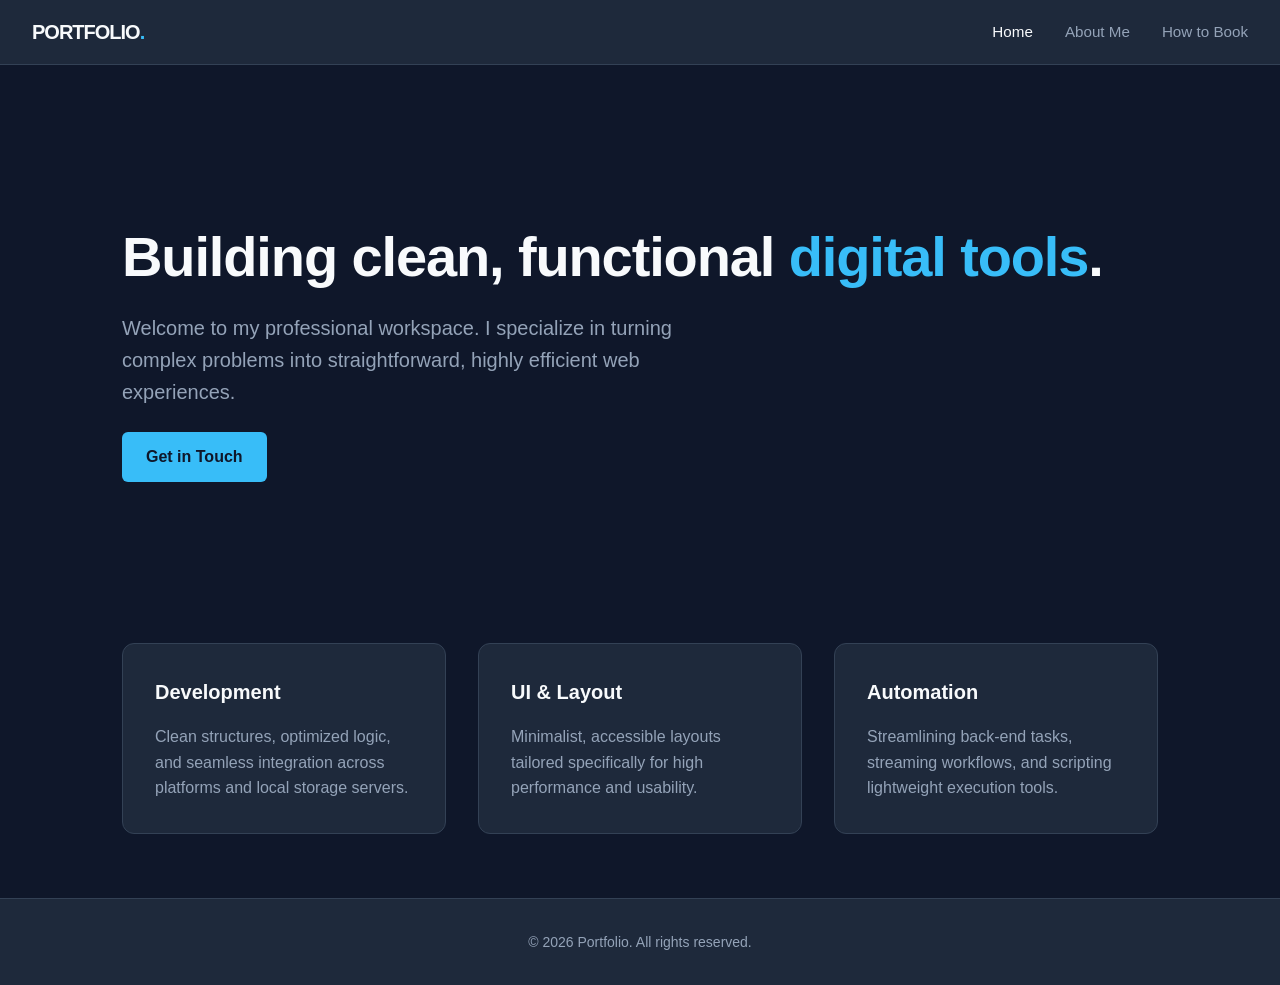
==== index.html @ 2dea9357 "Revamp index.html with new layout and styles" ====
<!DOCTYPE html>
<html lang="en">
<head>
    <meta charset="UTF-8">
    <meta name="viewport" content="width=device-width, initial-scale=1.0">
    <title>Professional Portfolio | Home</title>
    <style>
        :root {
            --bg-primary: #0f172a;
            --bg-secondary: #1e293b;
            --accent: #38bdf8;
            --text-main: #f8fafc;
            --text-muted: #94a3b8;
        }

        * {
            box-sizing: border-box;
            margin: 0;
            padding: 0;
            font-family: -apple-system, BlinkMacSystemFont, "Segoe UI", Roboto, Helvetica, Arial, sans-serif;
        }

        body {
            background-color: var(--bg-primary);
            color: var(--text-main);
            line-height: 1.6;
            display: flex;
            flex-direction: column;
            min-height: 100vh;
        }

        /* Navigation */
        nav {
            background-color: var(--bg-secondary);
            padding: 1rem 2rem;
            display: flex;
            justify-content: space-between;
            align-items: center;
            border-bottom: 1px solid #334155;
            position: sticky;
            top: 0;
            z-index: 100;
        }

        .logo {
            font-size: 1.25rem;
            font-weight: 700;
            letter-spacing: -0.05em;
        }

        .logo span {
            color: var(--accent);
        }

        .nav-links {
            display: flex;
            list-style: none;
            gap: 2rem;
        }

        .nav-links a {
            color: var(--text-muted);
            text-decoration: none;
            font-size: 0.95rem;
            font-weight: 500;
            transition: color 0.2s ease;
        }

        .nav-links a:hover, .nav-links a.active {
            color: var(--text-main);
        }

        /* Main Content Container */
        main {
            flex: 1;
            max-width: 1100px;
            width: 100%;
            margin: 0 auto;
            padding: 4rem 2rem;
        }

        /* Hero Section */
        .hero {
            display: flex;
            flex-direction: column;
            justify-content: center;
            align-items: flex-start;
            min-height: 50vh;
            gap: 1.5rem;
        }

        .hero h1 {
            font-size: 3.5rem;
            font-weight: 800;
            line-height: 1.1;
            letter-spacing: -0.02em;
        }

        .hero h1 span {
            color: var(--accent);
        }

        .hero p {
            font-size: 1.25rem;
            color: var(--text-muted);
            max-width: 600px;
        }

        /* Buttons */
        .btn {
            display: inline-block;
            background-color: var(--accent);
            color: #0f172a;
            padding: 0.75rem 1.5rem;
            border-radius: 6px;
            text-decoration: none;
            font-weight: 600;
            transition: transform 0.2s ease, opacity 0.2s ease;
        }

        .btn:hover {
            transform: translateY(-2px);
            opacity: 0.9;
        }

        /* Content Sections */
        .grid {
            display: grid;
            grid-template-columns: repeat(auto-fit, minmax(300px, 1fr));
            gap: 2rem;
            margin-top: 4rem;
        }

        .card {
            background-color: var(--bg-secondary);
            padding: 2rem;
            border-radius: 12px;
            border: 1px solid #334155;
        }

        .card h3 {
            margin-bottom: 1rem;
            font-size: 1.25rem;
        }

        .card p {
            color: var(--text-muted);
        }

        /* Footer */
        footer {
            text-align: center;
            padding: 2rem;
            color: var(--text-muted);
            font-size: 0.875rem;
            border-top: 1px solid #334155;
            background-color: var(--bg-secondary);
        }

        /* Form Styling (Used in Book page) */
        .form-group {
            margin-bottom: 1.5rem;
        }

        .form-group label {
            display: block;
            margin-bottom: 0.5rem;
            font-size: 0.9rem;
            font-weight: 500;
            color: var(--text-muted);
        }

        .form-group input, .form-group textarea, .form-group select {
            width: 100%;
            padding: 0.75rem;
            background-color: var(--bg-primary);
            border: 1px solid #334155;
            border-radius: 6px;
            color: var(--text-main);
            font-size: 1rem;
        }

        .form-group input:focus, .form-group textarea:focus, .form-group select:focus {
            outline: none;
            border-color: var(--accent);
        }

        @media (max-width: 768px) {
            .hero h1 { font-size: 2.5rem; }
            nav { flex-direction: column; gap: 1rem; text-align: center; }
        }
    </style>
</head>
<body>

    <nav>
        <div class="logo">PORTFOLIO<span>.</span></div>
        <ul class="nav-links">
            <li><a href="index.html" class="active">Home</a></li>
            <li><a href="about.html">About Me</a></li>
            <li><a href="book.html">How to Book</a></li>
        </ul>
    </nav>

    <main>
        <section class="hero">
            <h1>Building clean, functional <span>digital tools</span>.</h1>
            <p>Welcome to my professional workspace. I specialize in turning complex problems into straightforward, highly efficient web experiences.</p>
            <a href="book.html" class="btn">Get in Touch</a>
        </section>

        <section class="grid">
            <div class="card">
                <h3>Development</h3>
                <p>Clean structures, optimized logic, and seamless integration across platforms and local storage servers.</p>
            </div>
            <div class="card">
                <h3>UI & Layout</h3>
                <p>Minimalist, accessible layouts tailored specifically for high performance and usability.</p>
            </div>
            <div class="card">
                <h3>Automation</h3>
                <p>Streamlining back-end tasks, streaming workflows, and scripting lightweight execution tools.</p>
            </div>
        </section>
    </main>

    <footer>
        <p>&copy; 2026 Portfolio. All rights reserved.</p>
    </footer>

</body>
</html>
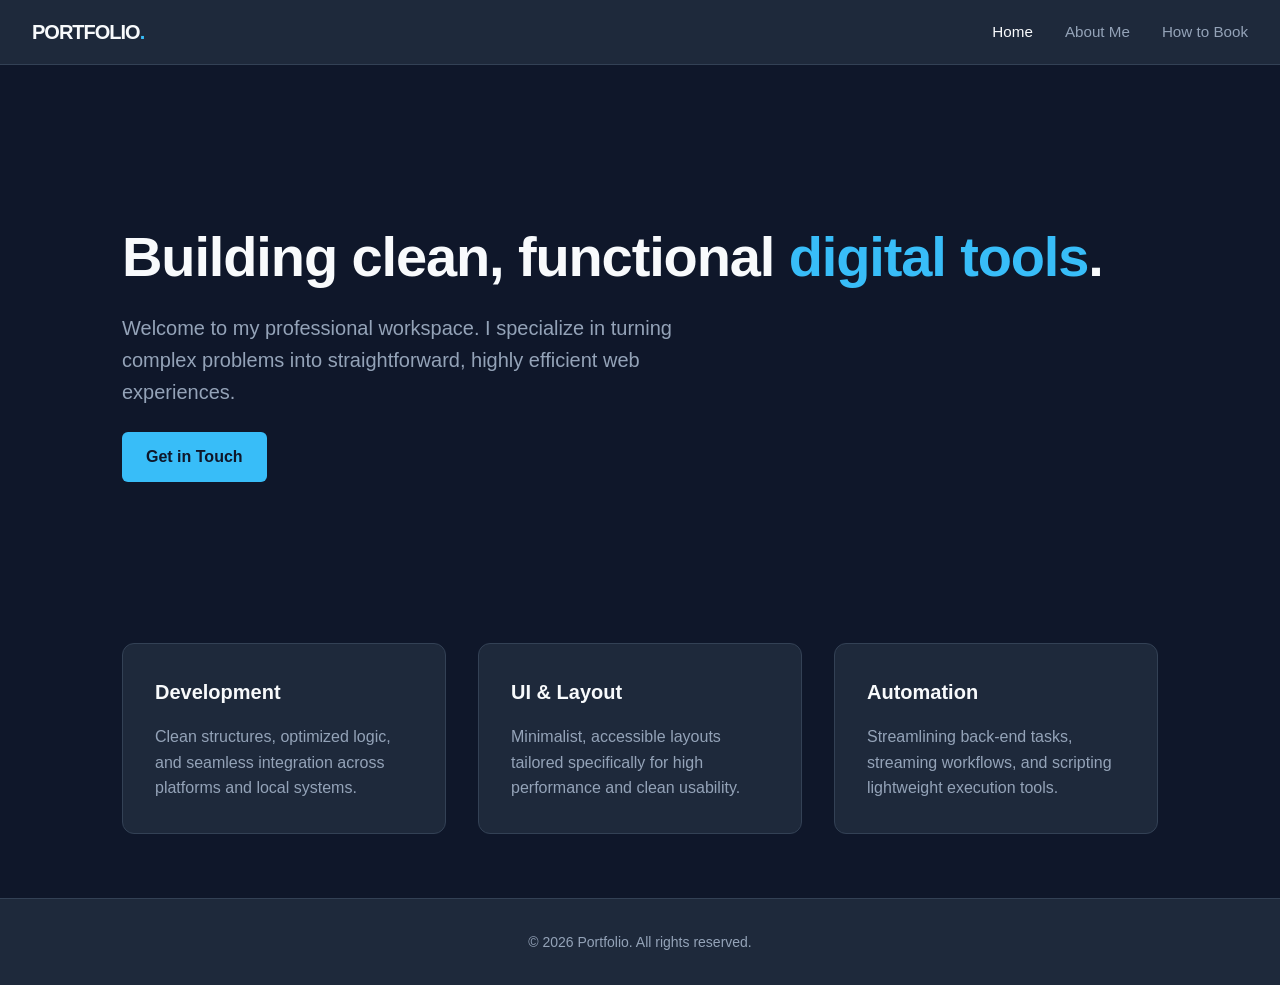
==== commit 2d1149d5: "did something Removed internal CSS styles and linked external stylesheet." ====
--- a/index.html
+++ b/index.html
@@ -4,192 +4,7 @@
     <meta charset="UTF-8">
     <meta name="viewport" content="width=device-width, initial-scale=1.0">
     <title>Professional Portfolio | Home</title>
-    <style>
-        :root {
-            --bg-primary: #0f172a;
-            --bg-secondary: #1e293b;
-            --accent: #38bdf8;
-            --text-main: #f8fafc;
-            --text-muted: #94a3b8;
-        }
-
-        * {
-            box-sizing: border-box;
-            margin: 0;
-            padding: 0;
-            font-family: -apple-system, BlinkMacSystemFont, "Segoe UI", Roboto, Helvetica, Arial, sans-serif;
-        }
-
-        body {
-            background-color: var(--bg-primary);
-            color: var(--text-main);
-            line-height: 1.6;
-            display: flex;
-            flex-direction: column;
-            min-height: 100vh;
-        }
-
-        /* Navigation */
-        nav {
-            background-color: var(--bg-secondary);
-            padding: 1rem 2rem;
-            display: flex;
-            justify-content: space-between;
-            align-items: center;
-            border-bottom: 1px solid #334155;
-            position: sticky;
-            top: 0;
-            z-index: 100;
-        }
-
-        .logo {
-            font-size: 1.25rem;
-            font-weight: 700;
-            letter-spacing: -0.05em;
-        }
-
-        .logo span {
-            color: var(--accent);
-        }
-
-        .nav-links {
-            display: flex;
-            list-style: none;
-            gap: 2rem;
-        }
-
-        .nav-links a {
-            color: var(--text-muted);
-            text-decoration: none;
-            font-size: 0.95rem;
-            font-weight: 500;
-            transition: color 0.2s ease;
-        }
-
-        .nav-links a:hover, .nav-links a.active {
-            color: var(--text-main);
-        }
-
-        /* Main Content Container */
-        main {
-            flex: 1;
-            max-width: 1100px;
-            width: 100%;
-            margin: 0 auto;
-            padding: 4rem 2rem;
-        }
-
-        /* Hero Section */
-        .hero {
-            display: flex;
-            flex-direction: column;
-            justify-content: center;
-            align-items: flex-start;
-            min-height: 50vh;
-            gap: 1.5rem;
-        }
-
-        .hero h1 {
-            font-size: 3.5rem;
-            font-weight: 800;
-            line-height: 1.1;
-            letter-spacing: -0.02em;
-        }
-
-        .hero h1 span {
-            color: var(--accent);
-        }
-
-        .hero p {
-            font-size: 1.25rem;
-            color: var(--text-muted);
-            max-width: 600px;
-        }
-
-        /* Buttons */
-        .btn {
-            display: inline-block;
-            background-color: var(--accent);
-            color: #0f172a;
-            padding: 0.75rem 1.5rem;
-            border-radius: 6px;
-            text-decoration: none;
-            font-weight: 600;
-            transition: transform 0.2s ease, opacity 0.2s ease;
-        }
-
-        .btn:hover {
-            transform: translateY(-2px);
-            opacity: 0.9;
-        }
-
-        /* Content Sections */
-        .grid {
-            display: grid;
-            grid-template-columns: repeat(auto-fit, minmax(300px, 1fr));
-            gap: 2rem;
-            margin-top: 4rem;
-        }
-
-        .card {
-            background-color: var(--bg-secondary);
-            padding: 2rem;
-            border-radius: 12px;
-            border: 1px solid #334155;
-        }
-
-        .card h3 {
-            margin-bottom: 1rem;
-            font-size: 1.25rem;
-        }
-
-        .card p {
-            color: var(--text-muted);
-        }
-
-        /* Footer */
-        footer {
-            text-align: center;
-            padding: 2rem;
-            color: var(--text-muted);
-            font-size: 0.875rem;
-            border-top: 1px solid #334155;
-            background-color: var(--bg-secondary);
-        }
-
-        /* Form Styling (Used in Book page) */
-        .form-group {
-            margin-bottom: 1.5rem;
-        }
-
-        .form-group label {
-            display: block;
-            margin-bottom: 0.5rem;
-            font-size: 0.9rem;
-            font-weight: 500;
-            color: var(--text-muted);
-        }
-
-        .form-group input, .form-group textarea, .form-group select {
-            width: 100%;
-            padding: 0.75rem;
-            background-color: var(--bg-primary);
-            border: 1px solid #334155;
-            border-radius: 6px;
-            color: var(--text-main);
-            font-size: 1rem;
-        }
-
-        .form-group input:focus, .form-group textarea:focus, .form-group select:focus {
-            outline: none;
-            border-color: var(--accent);
-        }
-
-        @media (max-width: 768px) {
-            .hero h1 { font-size: 2.5rem; }
-            nav { flex-direction: column; gap: 1rem; text-align: center; }
-        }
-    </style>
+    <link rel="stylesheet" href="style.css">
 </head>
 <body>
 
@@ -212,11 +27,11 @@
         <section class="grid">
             <div class="card">
                 <h3>Development</h3>
-                <p>Clean structures, optimized logic, and seamless integration across platforms and local storage servers.</p>
+                <p>Clean structures, optimized logic, and seamless integration across platforms and local systems.</p>
             </div>
             <div class="card">
                 <h3>UI & Layout</h3>
-                <p>Minimalist, accessible layouts tailored specifically for high performance and usability.</p>
+                <p>Minimalist, accessible layouts tailored specifically for high performance and clean usability.</p>
             </div>
             <div class="card">
                 <h3>Automation</h3>
--- a/style.css
+++ b/style.css
@@ -0,0 +1,185 @@
+:root {
+    --bg-primary: #0f172a;
+    --bg-secondary: #1e293b;
+    --accent: #38bdf8;
+    --text-main: #f8fafc;
+    --text-muted: #94a3b8;
+}
+
+* {
+    box-sizing: border-box;
+    margin: 0;
+    padding: 0;
+    font-family: -apple-system, BlinkMacSystemFont, "Segoe UI", Roboto, sans-serif;
+}
+
+body {
+    background-color: var(--bg-primary);
+    color: var(--text-main);
+    line-height: 1.6;
+    display: flex;
+    flex-direction: column;
+    min-height: 100vh;
+}
+
+/* Navigation Bar */
+nav {
+    background-color: var(--bg-secondary);
+    padding: 1rem 2rem;
+    display: flex;
+    justify-content: space-between;
+    align-items: center;
+    border-bottom: 1px solid #334155;
+    position: sticky;
+    top: 0;
+    z-index: 100;
+}
+
+.logo {
+    font-size: 1.25rem;
+    font-weight: 700;
+    letter-spacing: -0.05em;
+}
+
+.logo span {
+    color: var(--accent);
+}
+
+.nav-links {
+    display: flex;
+    list-style: none;
+    gap: 2rem;
+}
+
+.nav-links a {
+    color: var(--text-muted);
+    text-decoration: none;
+    font-size: 0.95rem;
+    font-weight: 500;
+    transition: color 0.2s ease;
+}
+
+.nav-links a:hover, .nav-links a.active {
+    color: var(--text-main);
+}
+
+/* Main Layout */
+main {
+    flex: 1;
+    max-width: 1100px;
+    width: 100%;
+    margin: 0 auto;
+    padding: 4rem 2rem;
+}
+
+/* Hero Section */
+.hero {
+    display: flex;
+    flex-direction: column;
+    justify-content: center;
+    align-items: flex-start;
+    min-height: 50vh;
+    gap: 1.5rem;
+}
+
+.hero h1 {
+    font-size: 3.5rem;
+    font-weight: 800;
+    line-height: 1.1;
+    letter-spacing: -0.02em;
+}
+
+.hero h1 span {
+    color: var(--accent);
+}
+
+.hero p {
+    font-size: 1.25rem;
+    color: var(--text-muted);
+    max-width: 600px;
+}
+
+/* Buttons */
+.btn {
+    display: inline-block;
+    background-color: var(--accent);
+    color: #0f172a;
+    padding: 0.75rem 1.5rem;
+    border-radius: 6px;
+    text-decoration: none;
+    font-weight: 600;
+    transition: transform 0.2s ease, opacity 0.2s ease;
+}
+
+.btn:hover {
+    transform: translateY(-2px);
+    opacity: 0.9;
+}
+
+/* Layout Grids & Cards */
+.grid {
+    display: grid;
+    grid-template-columns: repeat(auto-fit, minmax(300px, 1fr));
+    gap: 2rem;
+    margin-top: 4rem;
+}
+
+.card {
+    background-color: var(--bg-secondary);
+    padding: 2rem;
+    border-radius: 12px;
+    border: 1px solid #334155;
+}
+
+.card h3 {
+    margin-bottom: 1rem;
+    font-size: 1.25rem;
+}
+
+.card p {
+    color: var(--text-muted);
+}
+
+/* Interactive Form Styling */
+.form-group {
+    margin-bottom: 1.5rem;
+}
+
+.form-group label {
+    display: block;
+    margin-bottom: 0.5rem;
+    font-size: 0.9rem;
+    font-weight: 500;
+    color: var(--text-muted);
+}
+
+.form-group input, .form-group textarea, .form-group select {
+    width: 100%;
+    padding: 0.75rem;
+    background-color: var(--bg-primary);
+    border: 1px solid #334155;
+    border-radius: 6px;
+    color: var(--text-main);
+    font-size: 1rem;
+}
+
+.form-group input:focus, .form-group textarea:focus, .form-group select:focus {
+    outline: none;
+    border-color: var(--accent);
+}
+
+/* Footer */
+footer {
+    text-align: center;
+    padding: 2rem;
+    color: var(--text-muted);
+    font-size: 0.875rem;
+    border-top: 1px solid #334155;
+    background-color: var(--bg-secondary);
+}
+
+@media (max-width: 768px) {
+    .hero h1 { font-size: 2.5rem; }
+    nav { flex-direction: column; gap: 1rem; text-align: center; }
+    .split-layout { grid-template-columns: 1fr !important; gap: 2rem !important; }
+}
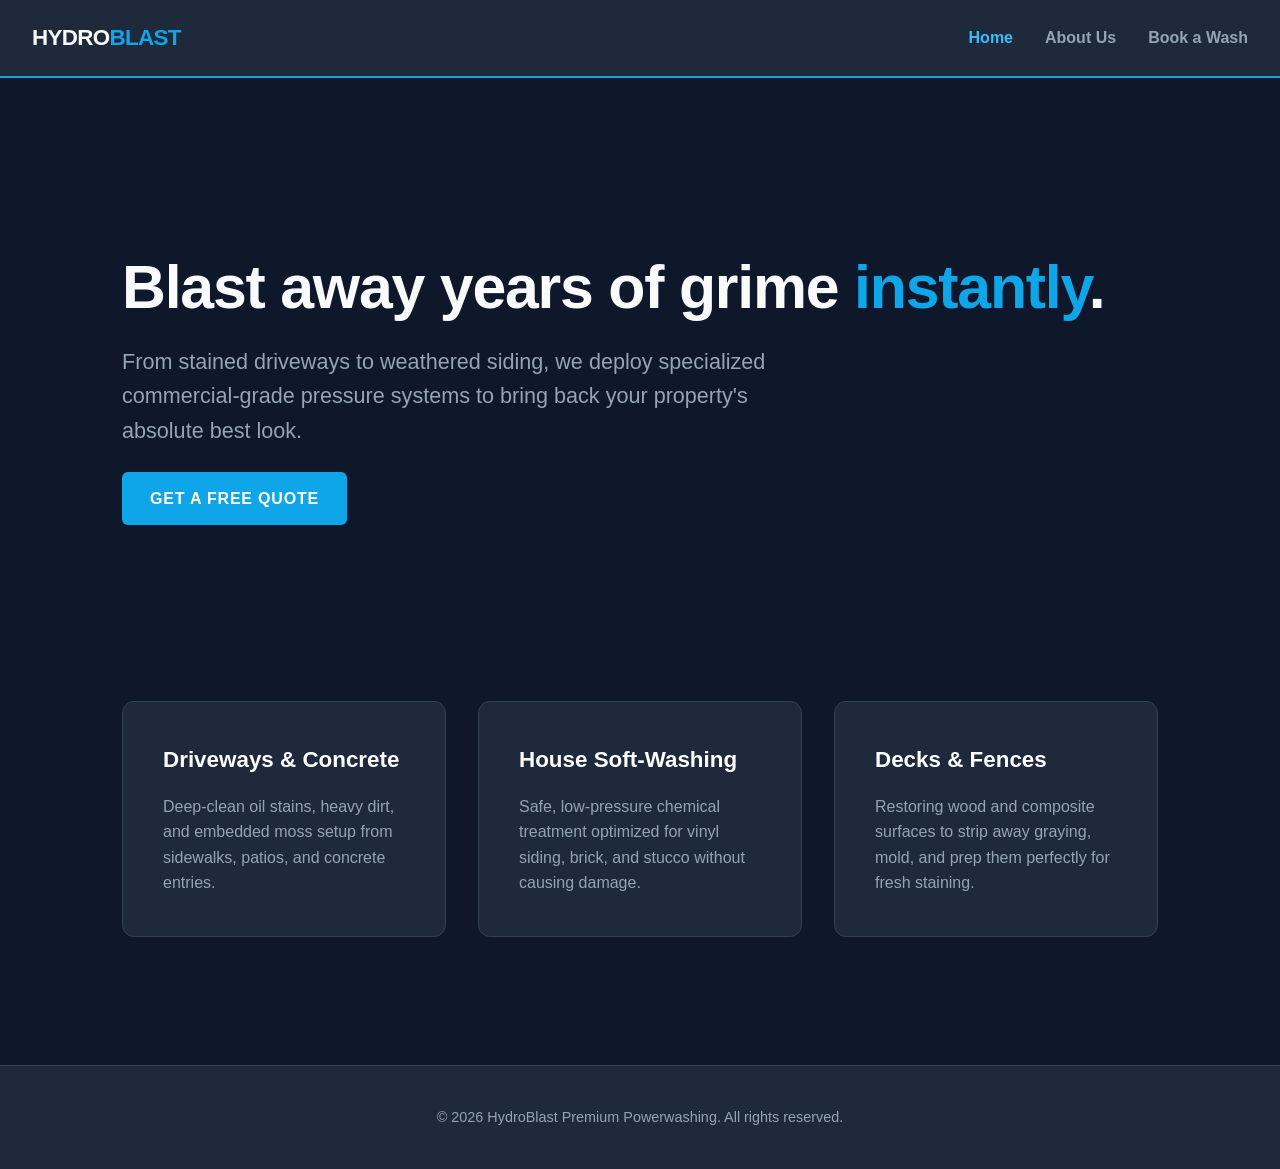
==== commit 1e3fabd2: "Update index.html" ====
--- a/index.html
+++ b/index.html
@@ -3,45 +3,45 @@
 <head>
     <meta charset="UTF-8">
     <meta name="viewport" content="width=device-width, initial-scale=1.0">
-    <title>Professional Portfolio | Home</title>
-    <link rel="stylesheet" href="style.css">
+    <title>HydroBlast Pro | High-Pressure Washing Services</title>
+    <link rel="stylesheet" href="./style.css">
 </head>
 <body>
 
     <nav>
-        <div class="logo">PORTFOLIO<span>.</span></div>
+        <div class="logo">Hydro<span>Blast</span></div>
         <ul class="nav-links">
             <li><a href="index.html" class="active">Home</a></li>
-            <li><a href="about.html">About Me</a></li>
-            <li><a href="book.html">How to Book</a></li>
+            <li><a href="about.html">About Us</a></li>
+            <li><a href="book.html">Book a Wash</a></li>
         </ul>
     </nav>
 
     <main>
         <section class="hero">
-            <h1>Building clean, functional <span>digital tools</span>.</h1>
-            <p>Welcome to my professional workspace. I specialize in turning complex problems into straightforward, highly efficient web experiences.</p>
-            <a href="book.html" class="btn">Get in Touch</a>
+            <h1>Blast away years of grime <span>instantly</span>.</h1>
+            <p>From stained driveways to weathered siding, we deploy specialized commercial-grade pressure systems to bring back your property's absolute best look.</p>
+            <a href="book.html" class="btn">Get a Free Quote</a>
         </section>
 
         <section class="grid">
             <div class="card">
-                <h3>Development</h3>
-                <p>Clean structures, optimized logic, and seamless integration across platforms and local systems.</p>
+                <h3>Driveways & Concrete</h3>
+                <p>Deep-clean oil stains, heavy dirt, and embedded moss setup from sidewalks, patios, and concrete entries.</p>
             </div>
             <div class="card">
-                <h3>UI & Layout</h3>
-                <p>Minimalist, accessible layouts tailored specifically for high performance and clean usability.</p>
+                <h3>House Soft-Washing</h3>
+                <p>Safe, low-pressure chemical treatment optimized for vinyl siding, brick, and stucco without causing damage.</p>
             </div>
             <div class="card">
-                <h3>Automation</h3>
-                <p>Streamlining back-end tasks, streaming workflows, and scripting lightweight execution tools.</p>
+                <h3>Decks & Fences</h3>
+                <p>Restoring wood and composite surfaces to strip away graying, mold, and prep them perfectly for fresh staining.</p>
             </div>
         </section>
     </main>
 
     <footer>
-        <p>&copy; 2026 Portfolio. All rights reserved.</p>
+        <p>&copy; 2026 HydroBlast Premium Powerwashing. All rights reserved.</p>
     </footer>
 
 </body>
--- a/style.css
+++ b/style.css
@@ -1,9 +1,11 @@
 :root {
     --bg-primary: #0f172a;
     --bg-secondary: #1e293b;
-    --accent: #38bdf8;
+    --accent: #0ea5e9; /* Deep pressure-wash blue */
+    --accent-glow: #38bdf8;
     --text-main: #f8fafc;
     --text-muted: #94a3b8;
+    --success: #22c55e;
 }
 
 * {
@@ -25,20 +27,21 @@
 /* Navigation Bar */
 nav {
     background-color: var(--bg-secondary);
-    padding: 1rem 2rem;
+    padding: 1.25rem 2rem;
     display: flex;
     justify-content: space-between;
     align-items: center;
-    border-bottom: 1px solid #334155;
+    border-bottom: 2px solid var(--accent);
     position: sticky;
     top: 0;
     z-index: 100;
 }
 
 .logo {
-    font-size: 1.25rem;
-    font-weight: 700;
-    letter-spacing: -0.05em;
+    font-size: 1.4rem;
+    font-weight: 800;
+    letter-spacing: -0.03em;
+    text-transform: uppercase;
 }
 
 .logo span {
@@ -54,13 +57,13 @@
 .nav-links a {
     color: var(--text-muted);
     text-decoration: none;
-    font-size: 0.95rem;
-    font-weight: 500;
+    font-size: 1rem;
+    font-weight: 600;
     transition: color 0.2s ease;
 }
 
 .nav-links a:hover, .nav-links a.active {
-    color: var(--text-main);
+    color: var(--accent-glow);
 }
 
 /* Main Layout */
@@ -78,12 +81,12 @@
     flex-direction: column;
     justify-content: center;
     align-items: flex-start;
-    min-height: 50vh;
+    min-height: 55vh;
     gap: 1.5rem;
 }
 
 .hero h1 {
-    font-size: 3.5rem;
+    font-size: 3.8rem;
     font-weight: 800;
     line-height: 1.1;
     letter-spacing: -0.02em;
@@ -94,26 +97,30 @@
 }
 
 .hero p {
-    font-size: 1.25rem;
-    color: var(--text-muted);
-    max-width: 600px;
-}
-
-/* Buttons */
+    font-size: 1.35rem;
+    color: var(--text-muted);
+    max-width: 650px;
+}
+
+/* Action Buttons */
 .btn {
     display: inline-block;
     background-color: var(--accent);
-    color: #0f172a;
-    padding: 0.75rem 1.5rem;
+    color: #ffffff;
+    padding: 0.85rem 1.75rem;
     border-radius: 6px;
     text-decoration: none;
-    font-weight: 600;
-    transition: transform 0.2s ease, opacity 0.2s ease;
+    font-weight: 700;
+    text-transform: uppercase;
+    letter-spacing: 0.05em;
+    transition: background-color 0.2s ease, transform 0.2s ease;
+    border: none;
 }
 
 .btn:hover {
+    background-color: var(--accent-glow);
     transform: translateY(-2px);
-    opacity: 0.9;
+    cursor: pointer;
 }
 
 /* Layout Grids & Cards */
@@ -126,21 +133,28 @@
 
 .card {
     background-color: var(--bg-secondary);
-    padding: 2rem;
+    padding: 2.5rem;
     border-radius: 12px;
     border: 1px solid #334155;
+    transition: border-color 0.2s ease;
+}
+
+.card:hover {
+    border-color: var(--accent);
 }
 
 .card h3 {
     margin-bottom: 1rem;
-    font-size: 1.25rem;
+    font-size: 1.4rem;
+    color: #ffffff;
 }
 
 .card p {
     color: var(--text-muted);
-}
-
-/* Interactive Form Styling */
+    font-size: 1rem;
+}
+
+/* Booking Forms */
 .form-group {
     margin-bottom: 1.5rem;
 }
@@ -148,14 +162,14 @@
 .form-group label {
     display: block;
     margin-bottom: 0.5rem;
-    font-size: 0.9rem;
-    font-weight: 500;
+    font-size: 0.95rem;
+    font-weight: 600;
     color: var(--text-muted);
 }
 
 .form-group input, .form-group textarea, .form-group select {
     width: 100%;
-    padding: 0.75rem;
+    padding: 0.85rem;
     background-color: var(--bg-primary);
     border: 1px solid #334155;
     border-radius: 6px;
@@ -171,15 +185,16 @@
 /* Footer */
 footer {
     text-align: center;
-    padding: 2rem;
-    color: var(--text-muted);
-    font-size: 0.875rem;
+    padding: 2.5rem;
+    color: var(--text-muted);
+    font-size: 0.9rem;
     border-top: 1px solid #334155;
     background-color: var(--bg-secondary);
+    margin-top: 4rem;
 }
 
 @media (max-width: 768px) {
     .hero h1 { font-size: 2.5rem; }
-    nav { flex-direction: column; gap: 1rem; text-align: center; }
-    .split-layout { grid-template-columns: 1fr !important; gap: 2rem !important; }
-}
+    nav { flex-direction: column; gap: 1.25rem; text-align: center; }
+    .split-layout { grid-template-columns: 1fr !important; gap: 2.5rem !important; }
+}
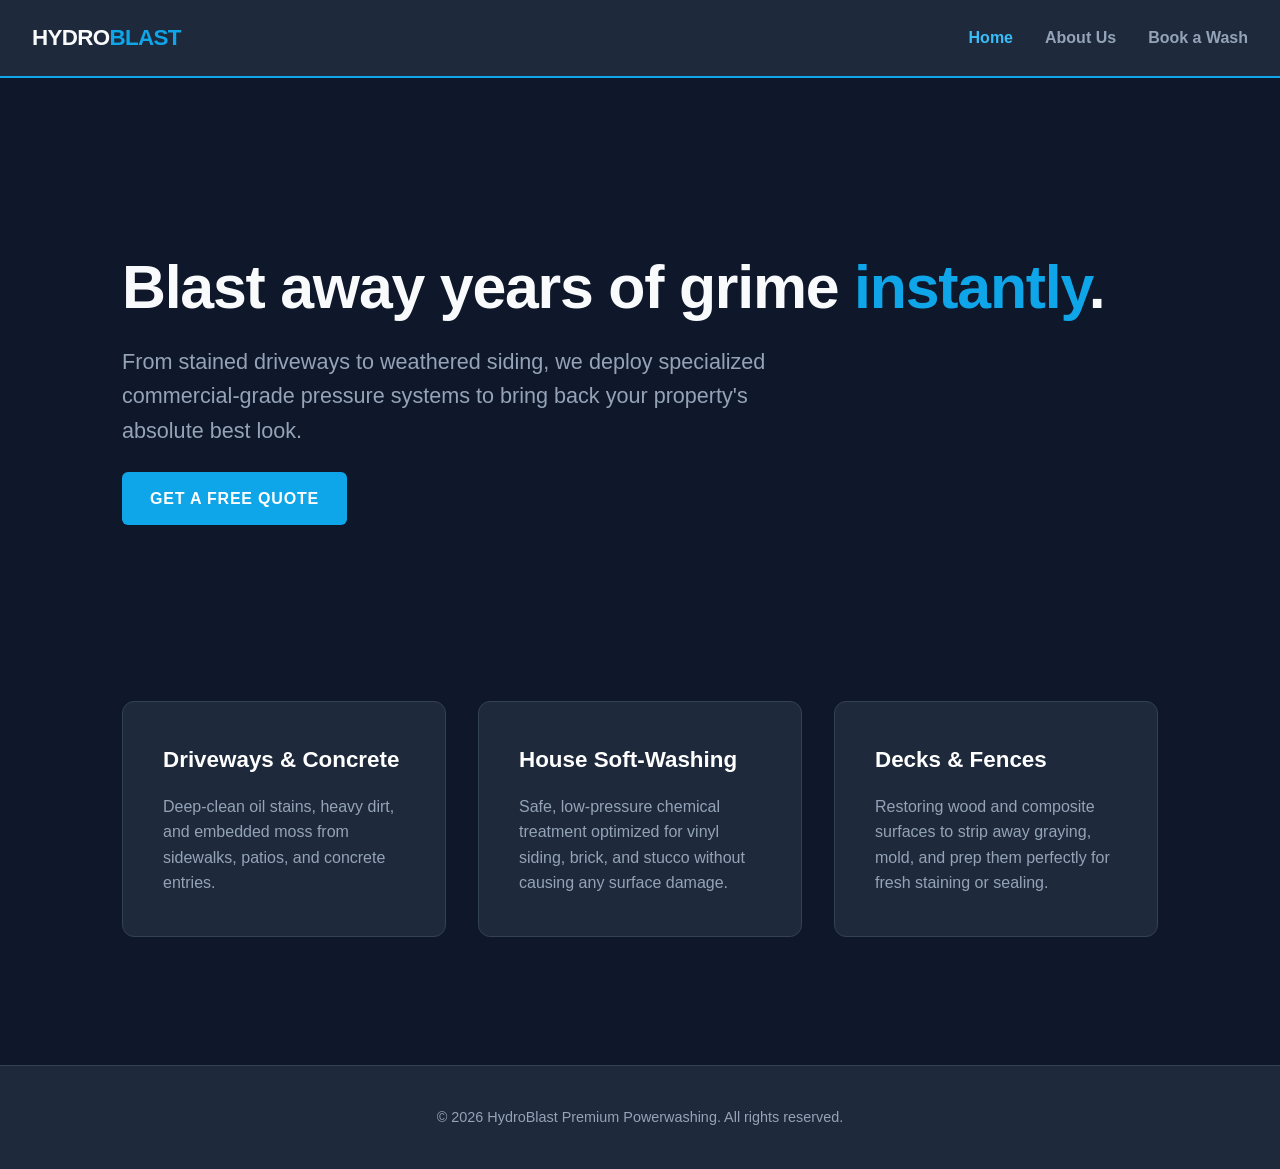
==== commit dff203d6: "updated index.html" ====
--- a/index.html
+++ b/index.html
@@ -27,15 +27,15 @@
         <section class="grid">
             <div class="card">
                 <h3>Driveways & Concrete</h3>
-                <p>Deep-clean oil stains, heavy dirt, and embedded moss setup from sidewalks, patios, and concrete entries.</p>
+                <p>Deep-clean oil stains, heavy dirt, and embedded moss from sidewalks, patios, and concrete entries.</p>
             </div>
             <div class="card">
                 <h3>House Soft-Washing</h3>
-                <p>Safe, low-pressure chemical treatment optimized for vinyl siding, brick, and stucco without causing damage.</p>
+                <p>Safe, low-pressure chemical treatment optimized for vinyl siding, brick, and stucco without causing any surface damage.</p>
             </div>
             <div class="card">
                 <h3>Decks & Fences</h3>
-                <p>Restoring wood and composite surfaces to strip away graying, mold, and prep them perfectly for fresh staining.</p>
+                <p>Restoring wood and composite surfaces to strip away graying, mold, and prep them perfectly for fresh staining or sealing.</p>
             </div>
         </section>
     </main>
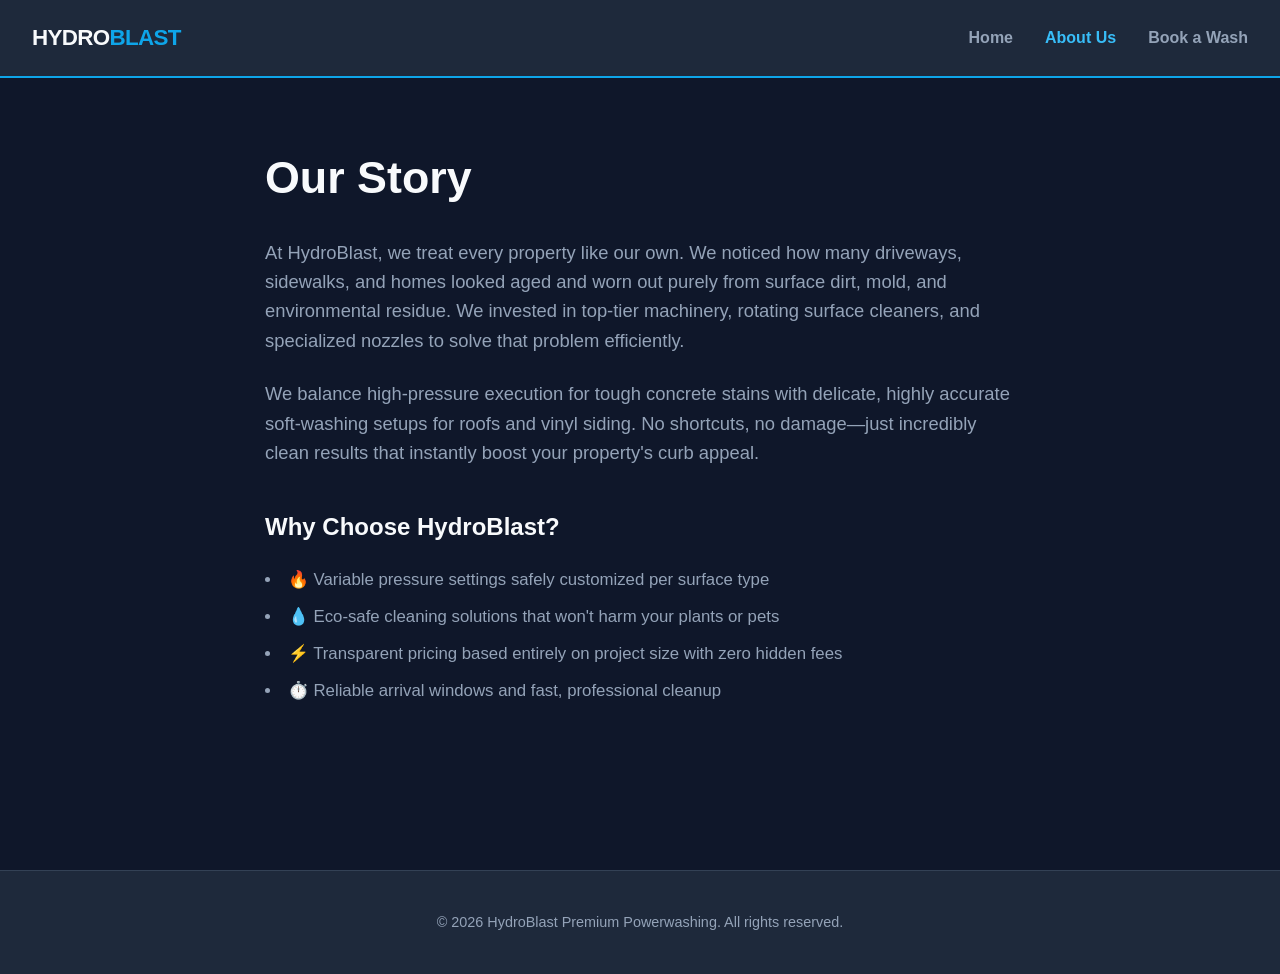
==== commit 780c20b0: "did something Updated the title and modified the main content to focus on the company's story and se" ====
--- a/index.html
+++ b/index.html
@@ -3,7 +3,7 @@
 <head>
     <meta charset="UTF-8">
     <meta name="viewport" content="width=device-width, initial-scale=1.0">
-    <title>HydroBlast Pro | High-Pressure Washing Services</title>
+    <title>About Us | HydroBlast Powerwashing</title>
     <link rel="stylesheet" href="./style.css">
 </head>
 <body>
@@ -11,32 +11,29 @@
     <nav>
         <div class="logo">Hydro<span>Blast</span></div>
         <ul class="nav-links">
-            <li><a href="index.html" class="active">Home</a></li>
-            <li><a href="about.html">About Us</a></li>
+            <li><a href="index.html">Home</a></li>
+            <li><a href="about.html" class="active">About Us</a></li>
             <li><a href="book.html">Book a Wash</a></li>
         </ul>
     </nav>
 
     <main>
-        <section class="hero">
-            <h1>Blast away years of grime <span>instantly</span>.</h1>
-            <p>From stained driveways to weathered siding, we deploy specialized commercial-grade pressure systems to bring back your property's absolute best look.</p>
-            <a href="book.html" class="btn">Get a Free Quote</a>
-        </section>
+        <section style="max-width: 750px; margin: 0 auto;">
+            <h1 style="font-size: 2.8rem; margin-bottom: 1.5rem; font-weight: 800;">Our <span>Story</span></h1>
+            <p style="font-size: 1.15rem; color: var(--text-muted); margin-bottom: 1.5rem;">
+                At HydroBlast, we treat every property like our own. We noticed how many driveways, sidewalks, and homes looked aged and worn out purely from surface dirt, mold, and environmental residue. We invested in top-tier machinery, rotating surface cleaners, and specialized nozzles to solve that problem efficiently.
+            </p>
+            <p style="font-size: 1.15rem; color: var(--text-muted); margin-bottom: 2.5rem;">
+                We balance high-pressure execution for tough concrete stains with delicate, highly accurate soft-washing setups for roofs and vinyl siding. No shortcuts, no damage—just incredibly clean results that instantly boost your property's curb appeal.
+            </p>
 
-        <section class="grid">
-            <div class="card">
-                <h3>Driveways & Concrete</h3>
-                <p>Deep-clean oil stains, heavy dirt, and embedded moss from sidewalks, patios, and concrete entries.</p>
-            </div>
-            <div class="card">
-                <h3>House Soft-Washing</h3>
-                <p>Safe, low-pressure chemical treatment optimized for vinyl siding, brick, and stucco without causing any surface damage.</p>
-            </div>
-            <div class="card">
-                <h3>Decks & Fences</h3>
-                <p>Restoring wood and composite surfaces to strip away graying, mold, and prep them perfectly for fresh staining or sealing.</p>
-            </div>
+            <h3 style="margin-bottom: 1rem; font-size: 1.5rem;">Why Choose HydroBlast?</h3>
+            <ul style="list-style-position: inside; color: var(--text-muted); margin-bottom: 2rem; line-height: 2.2; font-size: 1.05rem;">
+                <li>🔥 Variable pressure settings safely customized per surface type</li>
+                <li>💧 Eco-safe cleaning solutions that won't harm your plants or pets</li>
+                <li>⚡ Transparent pricing based entirely on project size with zero hidden fees</li>
+                <li>⏱️ Reliable arrival windows and fast, professional cleanup</li>
+            </ul>
         </section>
     </main>
 
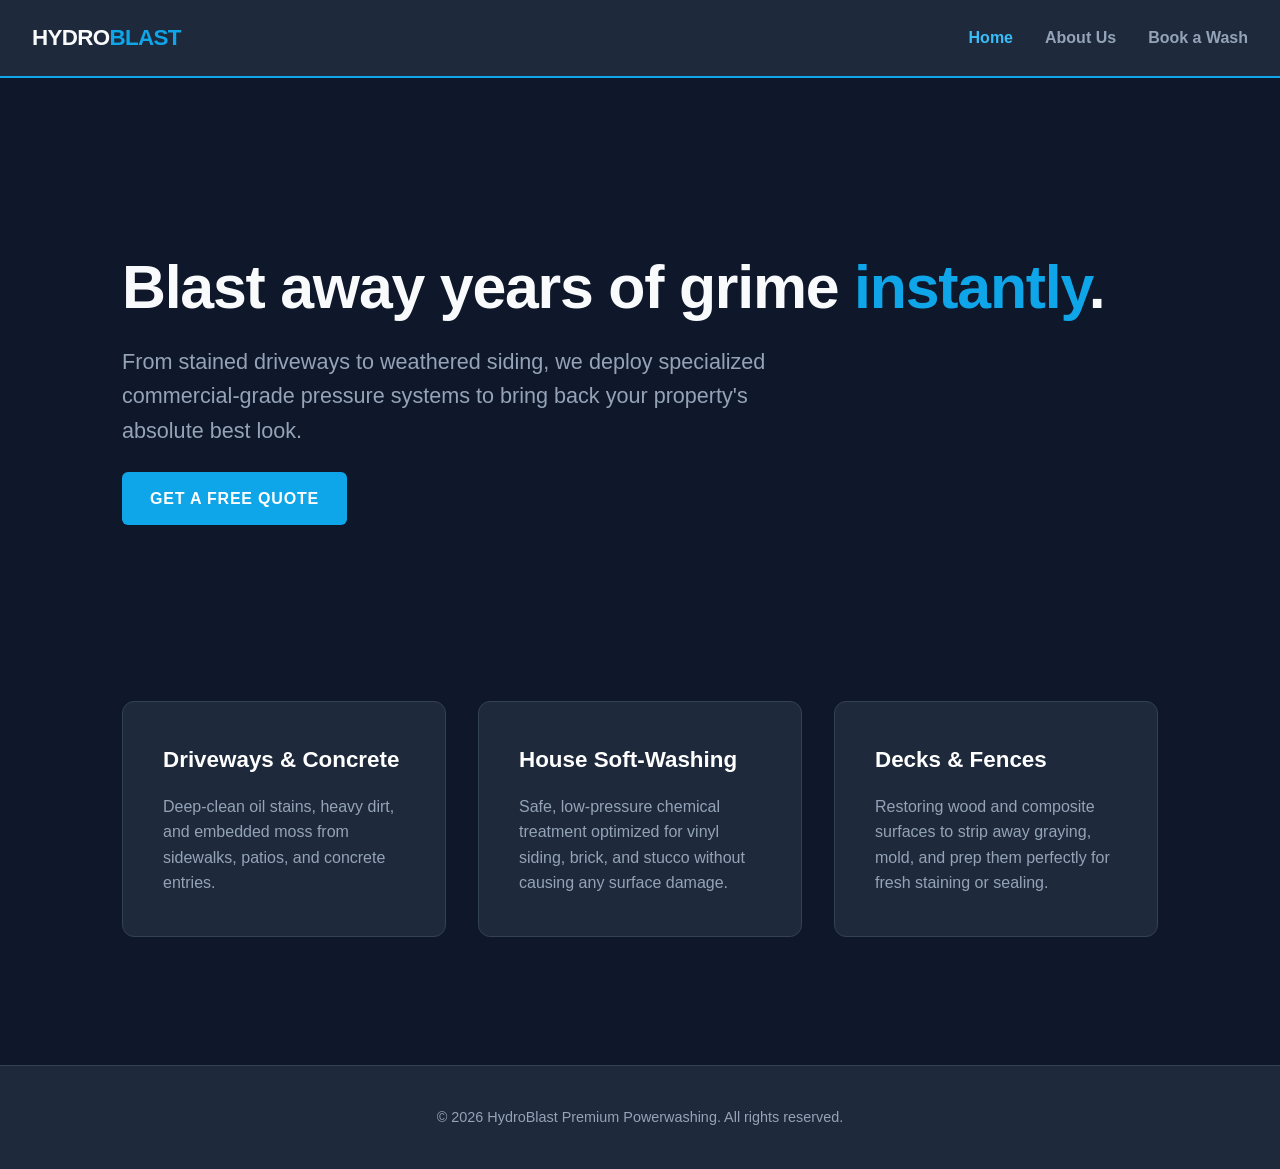
==== commit 019b8339: "did something Updated the title and modified the layout of the main content to enhance presentation " ====
--- a/index.html
+++ b/index.html
@@ -3,7 +3,7 @@
 <head>
     <meta charset="UTF-8">
     <meta name="viewport" content="width=device-width, initial-scale=1.0">
-    <title>About Us | HydroBlast Powerwashing</title>
+    <title>HydroBlast Pro | High-Pressure Washing Services</title>
     <link rel="stylesheet" href="./style.css">
 </head>
 <body>
@@ -11,29 +11,32 @@
     <nav>
         <div class="logo">Hydro<span>Blast</span></div>
         <ul class="nav-links">
-            <li><a href="index.html">Home</a></li>
-            <li><a href="about.html" class="active">About Us</a></li>
+            <li><a href="index.html" class="active">Home</a></li>
+            <li><a href="about.html">About Us</a></li>
             <li><a href="book.html">Book a Wash</a></li>
         </ul>
     </nav>
 
     <main>
-        <section style="max-width: 750px; margin: 0 auto;">
-            <h1 style="font-size: 2.8rem; margin-bottom: 1.5rem; font-weight: 800;">Our <span>Story</span></h1>
-            <p style="font-size: 1.15rem; color: var(--text-muted); margin-bottom: 1.5rem;">
-                At HydroBlast, we treat every property like our own. We noticed how many driveways, sidewalks, and homes looked aged and worn out purely from surface dirt, mold, and environmental residue. We invested in top-tier machinery, rotating surface cleaners, and specialized nozzles to solve that problem efficiently.
-            </p>
-            <p style="font-size: 1.15rem; color: var(--text-muted); margin-bottom: 2.5rem;">
-                We balance high-pressure execution for tough concrete stains with delicate, highly accurate soft-washing setups for roofs and vinyl siding. No shortcuts, no damage—just incredibly clean results that instantly boost your property's curb appeal.
-            </p>
+        <section class="hero">
+            <h1>Blast away years of grime <span>instantly</span>.</h1>
+            <p>From stained driveways to weathered siding, we deploy specialized commercial-grade pressure systems to bring back your property's absolute best look.</p>
+            <a href="book.html" class="btn">Get a Free Quote</a>
+        </section>
 
-            <h3 style="margin-bottom: 1rem; font-size: 1.5rem;">Why Choose HydroBlast?</h3>
-            <ul style="list-style-position: inside; color: var(--text-muted); margin-bottom: 2rem; line-height: 2.2; font-size: 1.05rem;">
-                <li>🔥 Variable pressure settings safely customized per surface type</li>
-                <li>💧 Eco-safe cleaning solutions that won't harm your plants or pets</li>
-                <li>⚡ Transparent pricing based entirely on project size with zero hidden fees</li>
-                <li>⏱️ Reliable arrival windows and fast, professional cleanup</li>
-            </ul>
+        <section class="grid">
+            <div class="card">
+                <h3>Driveways & Concrete</h3>
+                <p>Deep-clean oil stains, heavy dirt, and embedded moss from sidewalks, patios, and concrete entries.</p>
+            </div>
+            <div class="card">
+                <h3>House Soft-Washing</h3>
+                <p>Safe, low-pressure chemical treatment optimized for vinyl siding, brick, and stucco without causing any surface damage.</p>
+            </div>
+            <div class="card">
+                <h3>Decks & Fences</h3>
+                <p>Restoring wood and composite surfaces to strip away graying, mold, and prep them perfectly for fresh staining or sealing.</p>
+            </div>
         </section>
     </main>
 
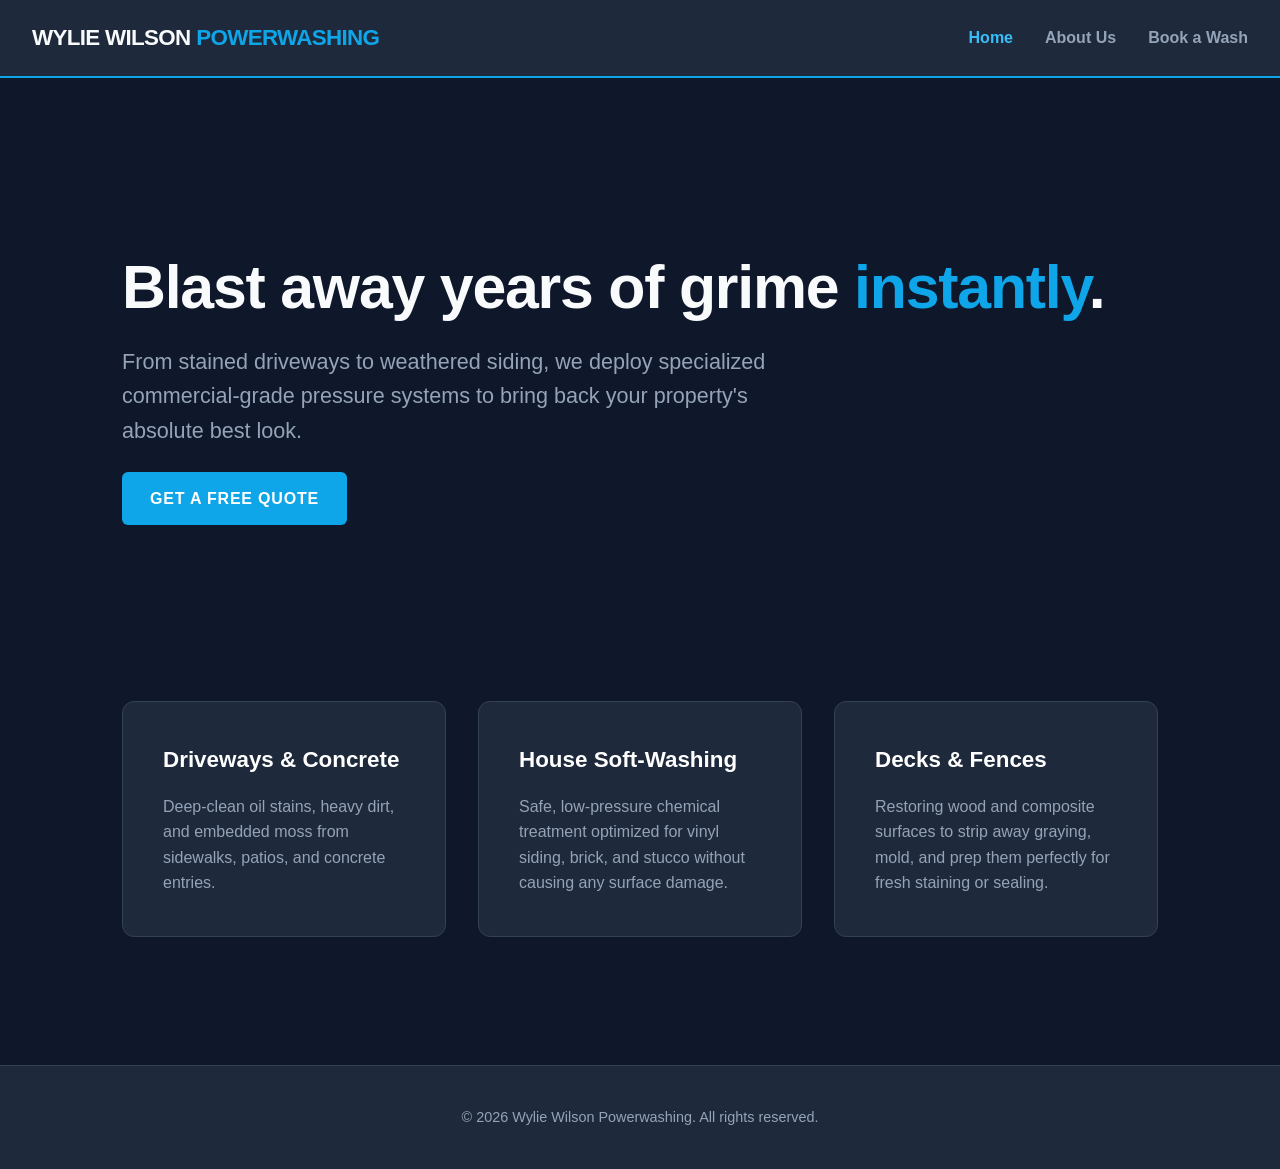
==== commit cd768dc8: "did something" ====
--- a/index.html
+++ b/index.html
@@ -3,13 +3,13 @@
 <head>
     <meta charset="UTF-8">
     <meta name="viewport" content="width=device-width, initial-scale=1.0">
-    <title>HydroBlast Pro | High-Pressure Washing Services</title>
+    <title>Wylie Wilson Powerwashing | High-Pressure Services</title>
     <link rel="stylesheet" href="./style.css">
 </head>
 <body>
 
     <nav>
-        <div class="logo">Hydro<span>Blast</span></div>
+        <div class="logo">Wylie Wilson <span>Powerwashing</span></div>
         <ul class="nav-links">
             <li><a href="index.html" class="active">Home</a></li>
             <li><a href="about.html">About Us</a></li>
@@ -41,7 +41,7 @@
     </main>
 
     <footer>
-        <p>&copy; 2026 HydroBlast Premium Powerwashing. All rights reserved.</p>
+        <p>&copy; 2026 Wylie Wilson Powerwashing. All rights reserved.</p>
     </footer>
 
 </body>
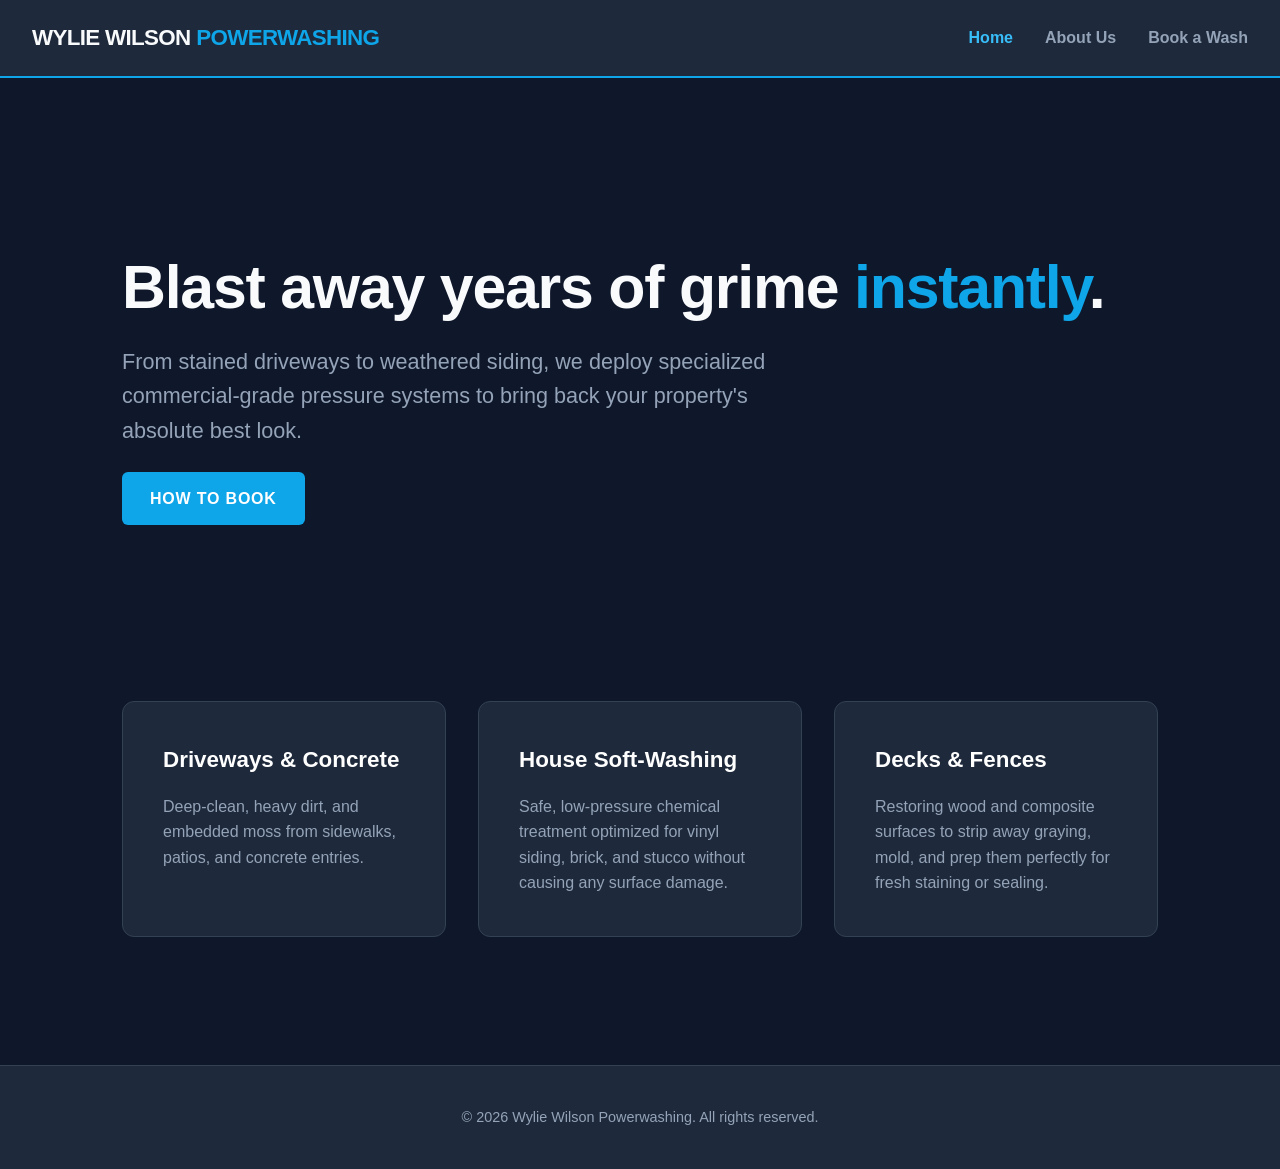
==== commit ec28fff2: "did something" ====
--- a/index.html
+++ b/index.html
@@ -21,13 +21,13 @@
         <section class="hero">
             <h1>Blast away years of grime <span>instantly</span>.</h1>
             <p>From stained driveways to weathered siding, we deploy specialized commercial-grade pressure systems to bring back your property's absolute best look.</p>
-            <a href="book.html" class="btn">Get a Free Quote</a>
+            <a href="book.html" class="btn">How To Book</a>
         </section>
 
         <section class="grid">
             <div class="card">
                 <h3>Driveways & Concrete</h3>
-                <p>Deep-clean oil stains, heavy dirt, and embedded moss from sidewalks, patios, and concrete entries.</p>
+                <p>Deep-clean, heavy dirt, and embedded moss from sidewalks, patios, and concrete entries.</p>
             </div>
             <div class="card">
                 <h3>House Soft-Washing</h3>
